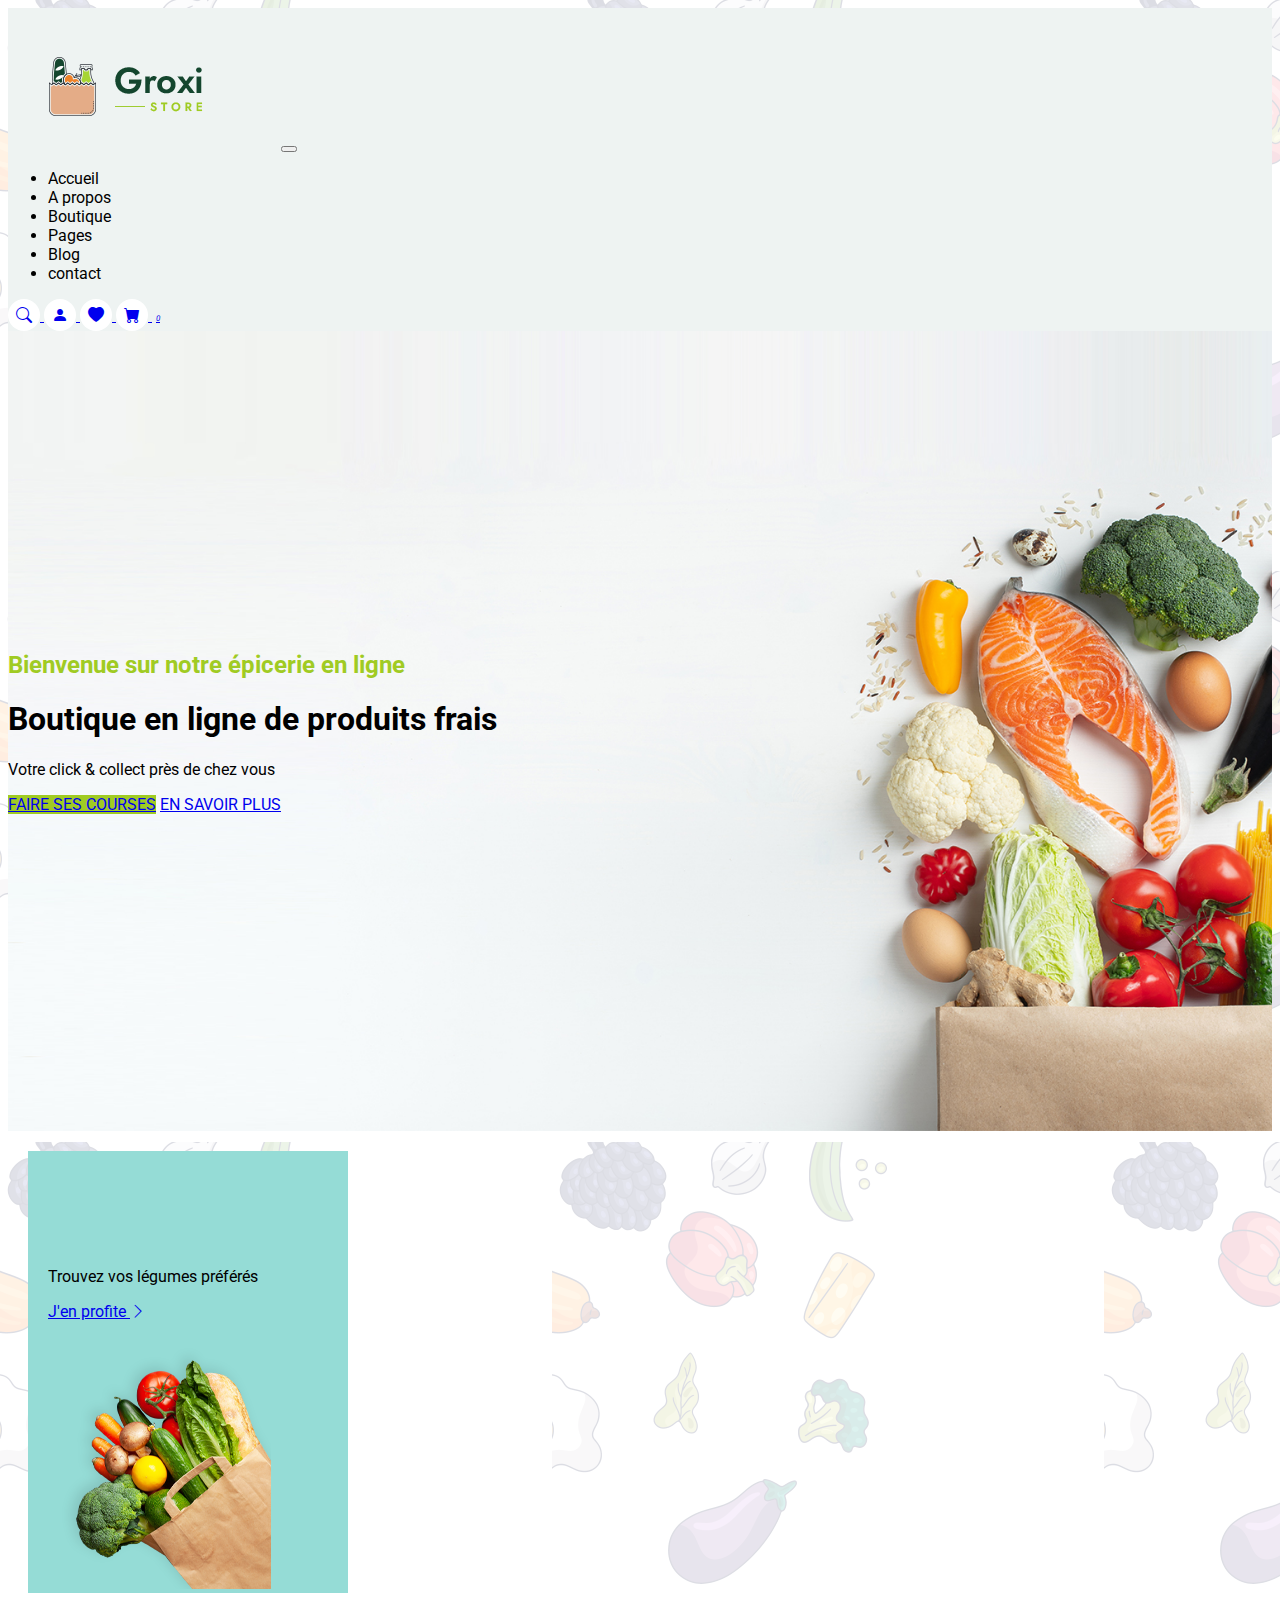
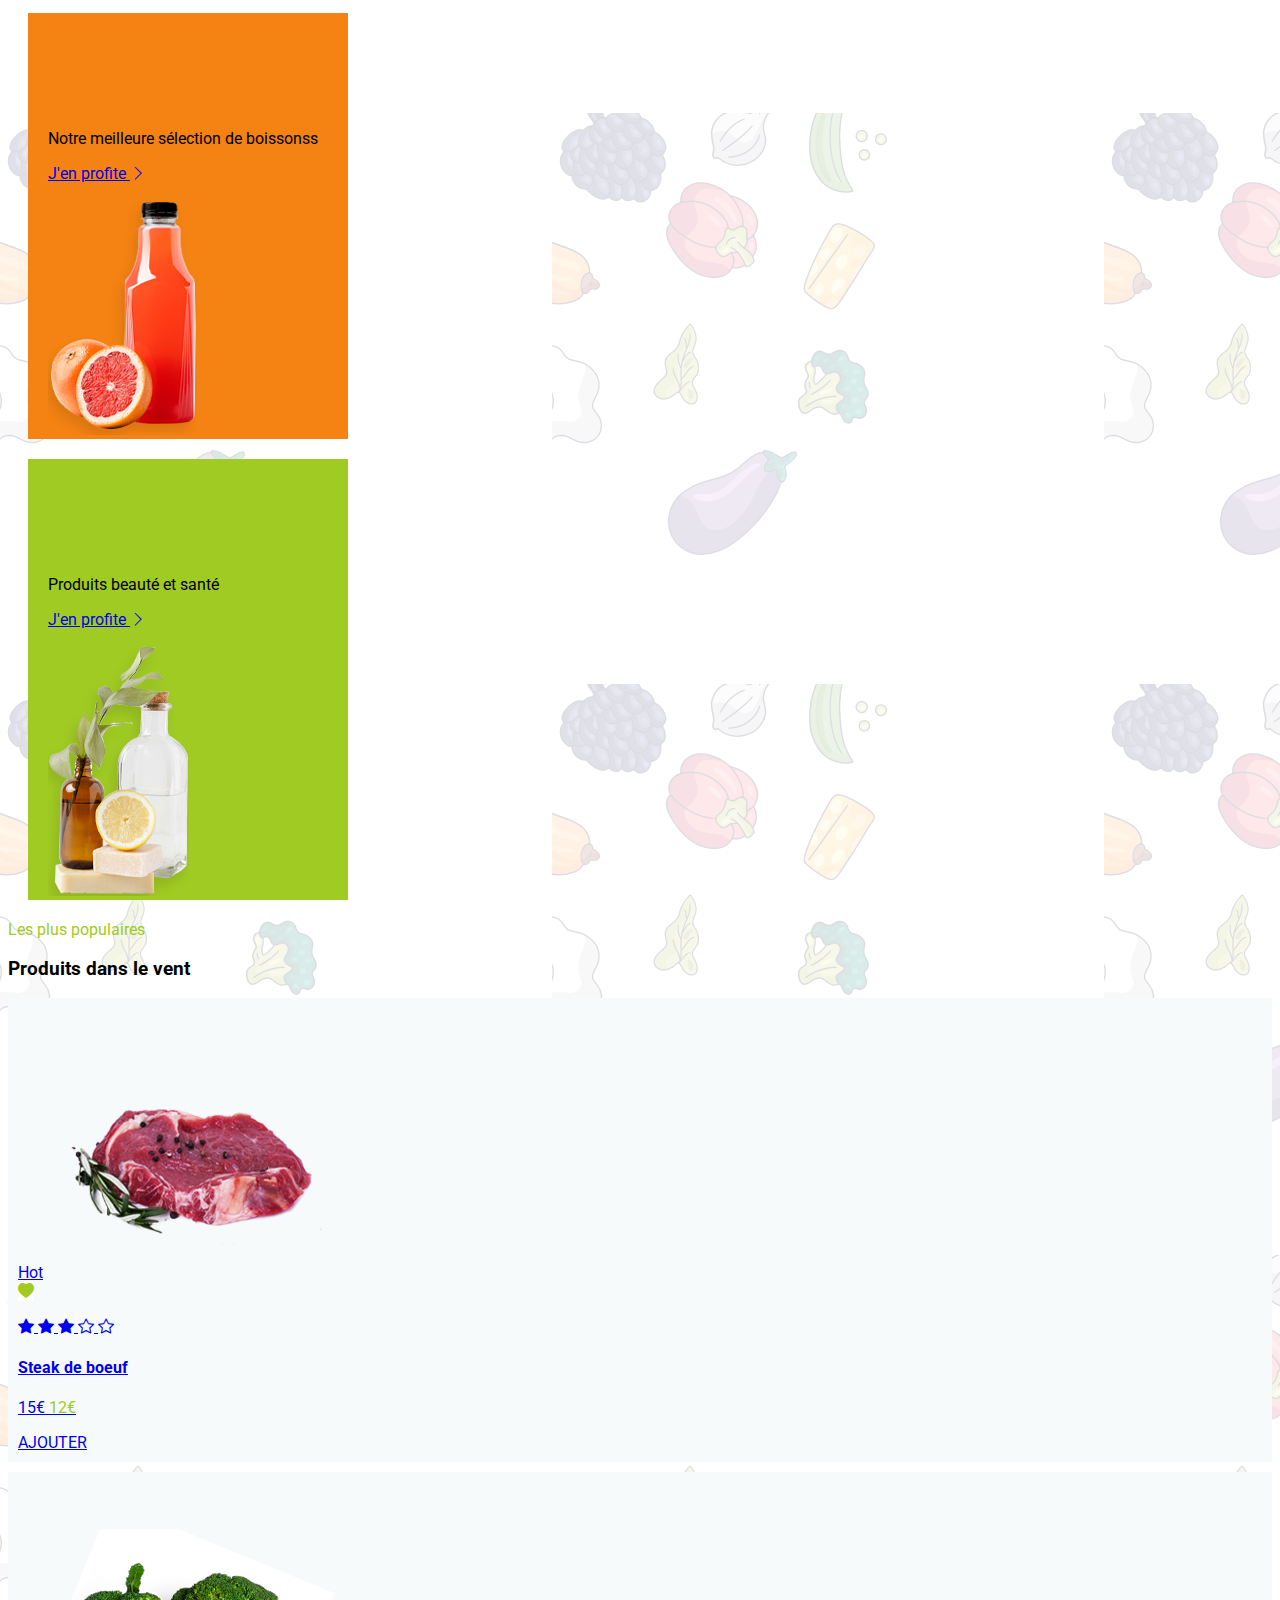
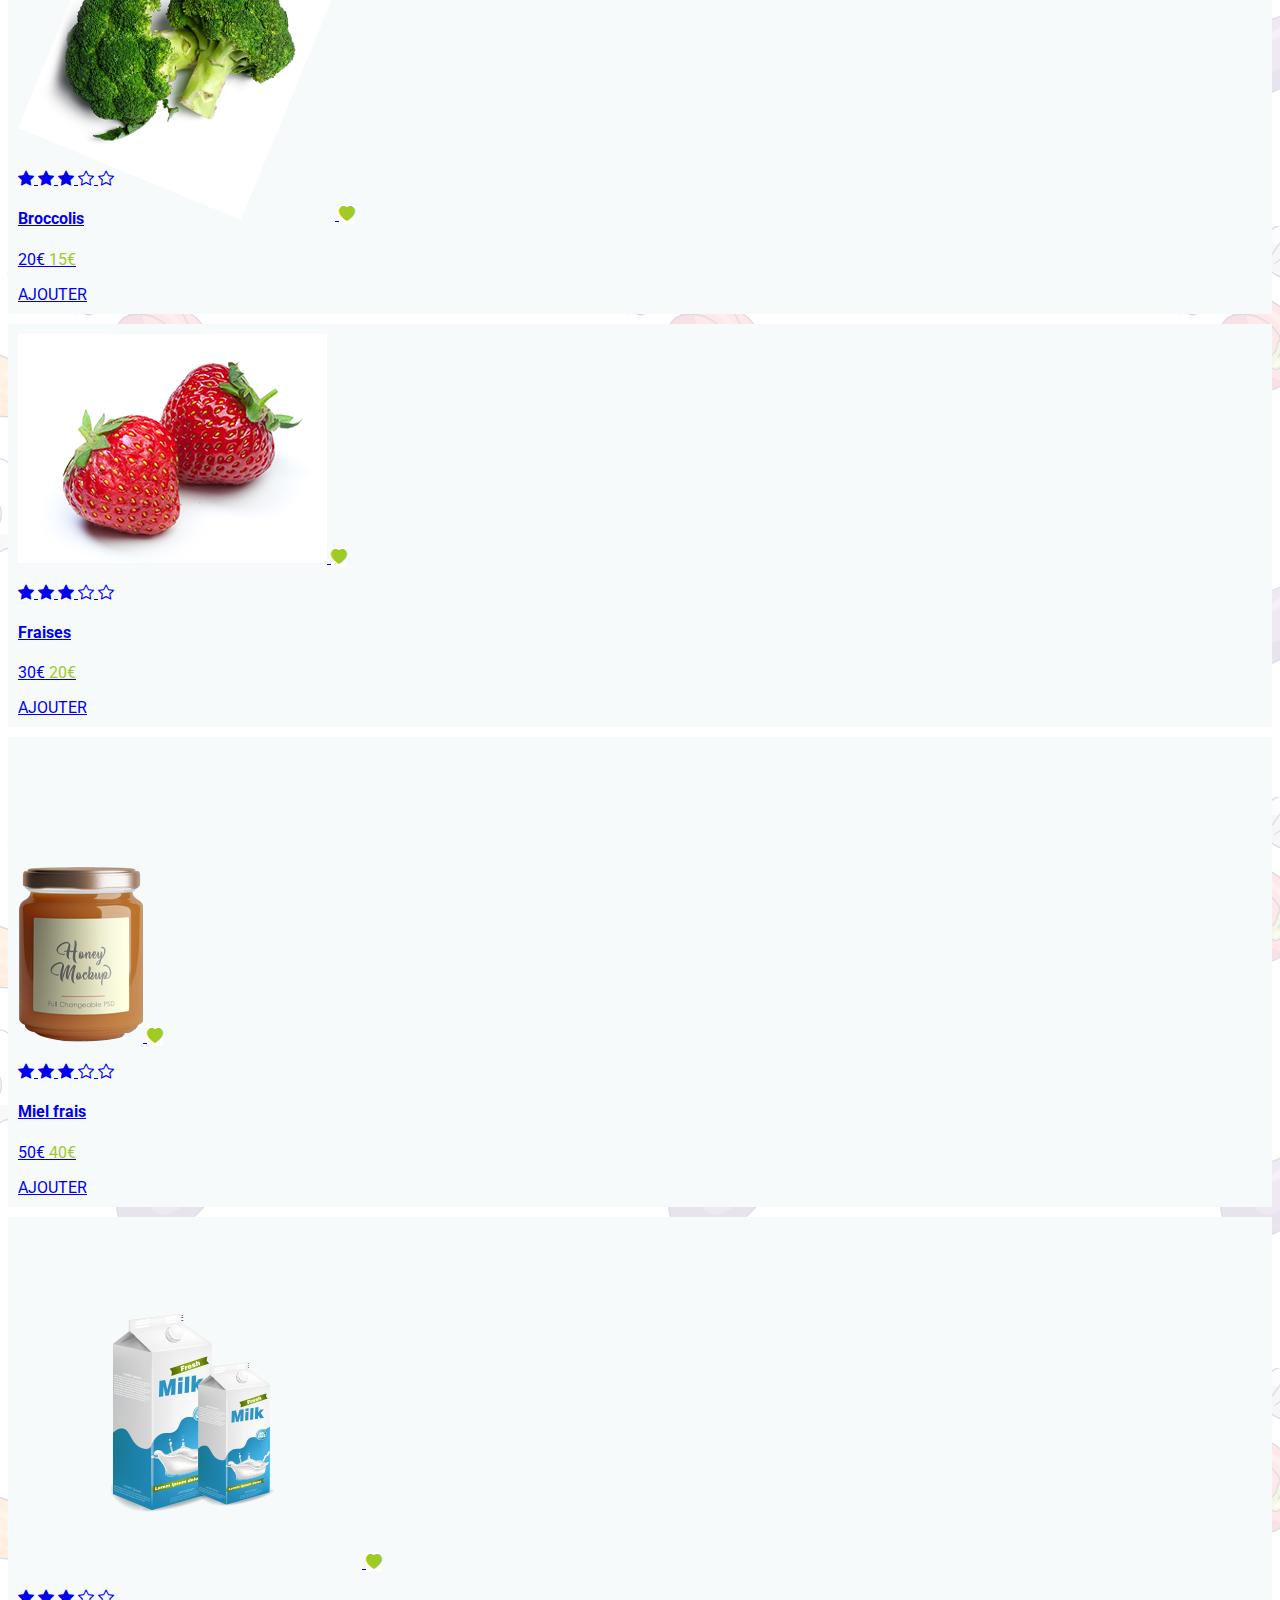
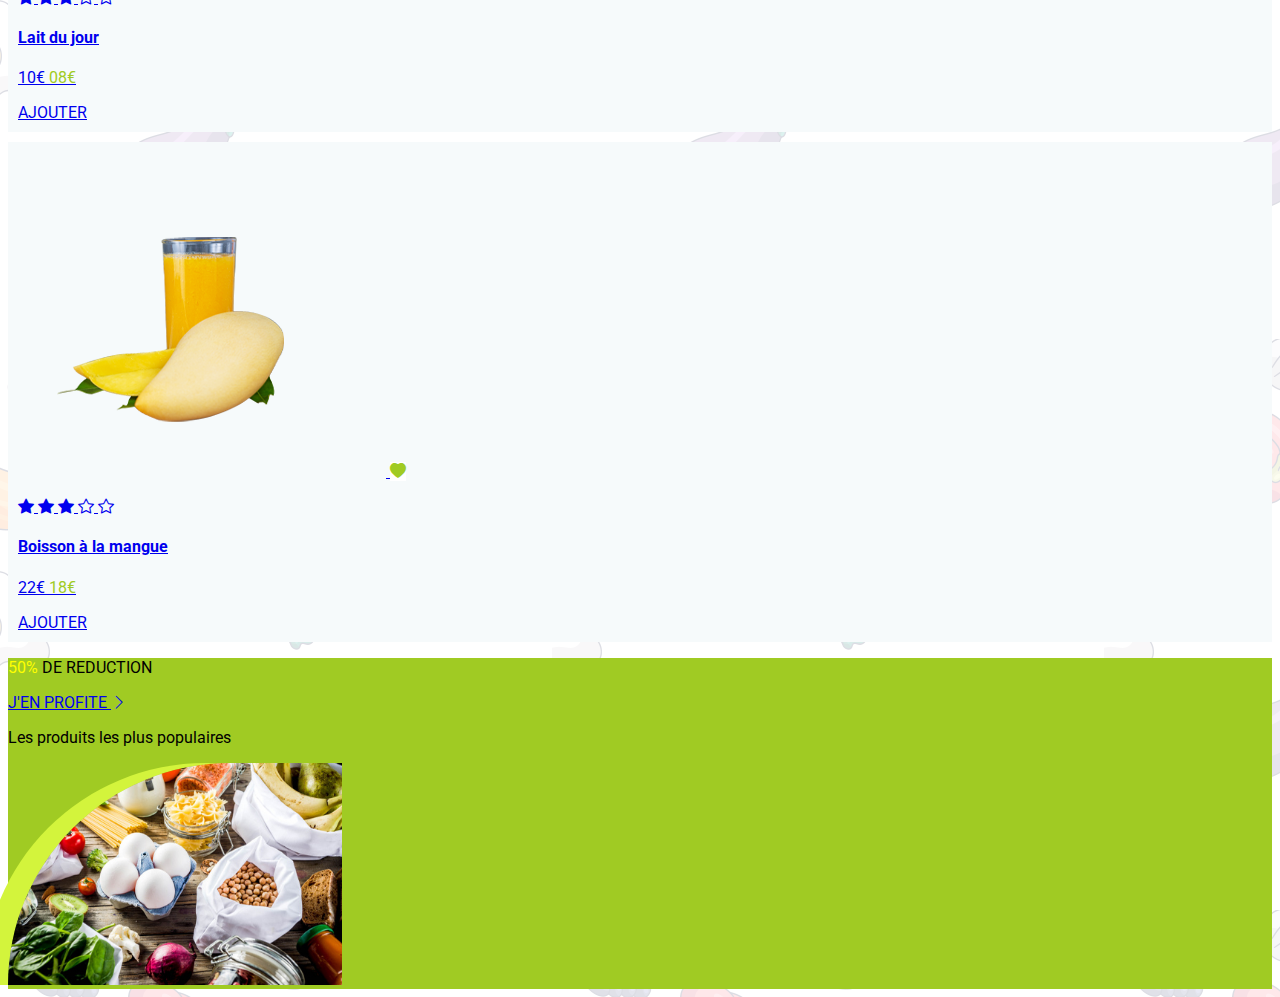
==== index.html @ 1ba23fc3 "version 2" ====
<!DOCTYPE html>
<html lang="en">

<head>
    <meta charset="UTF-8">
    <meta http-equiv="X-UA-Compatible" content="IE=edge">
    <meta name="viewport" content="width=device-width, initial-scale=1.0">
    <link rel="stylesheet" href="./css/bootstrap.min.css">
    <link rel="stylesheet" href="./css/normalize_min.css">
    <link rel="stylesheet" href="./CSS/index.css">
    <title>boutique bootstrap</title>
</head>

<body>
    <section class="nav">
        <nav class="navbar navbar-expand-lg bg-light fixed-top" >
            <div class="container">
                <a href="#" class="navbar-brand"><img src="./img/logo.png" alt="logo" class="img-fluid"></a>

                <button class="navbar-toggler" type="button" data-bs-toggle="collapse" data-bs-target="#navmenu">
                    <span class="navbar-toggler-icon"></span>
                </button>

                <div class="collapse navbar-collapse p-5" id="navmenu">
                    <ul class="navbar-nav ms-auto">
                        <li class="nav-item">
                            <div class="nav-link">Accueil</div>
                        </li>
                        <li class="nav-item">
                            <div class="nav-link">A propos</div>
                        </li>
                        <li class="nav-item">
                            <div class="nav-link">Boutique</div>
                        </li>
                        <li class="nav-item">
                            <div class="nav-link">Pages</div>
                        </li>
                        <li class="nav-item">
                            <div class="nav-link">Blog</div>
                        </li>
                        <li class="nav-item">
                            <div class="nav-link">contact</div>
                        </li>
                    </ul>
                </div>

                <div class="icon">

                    <a href="#" class="mx-2 ">
                        <i class="bi bi-search rounded-circle bg-light text-success"></i>      
                    </a>

                    <a href="#" class="mx-2">
                        <i class="bi bi-person-fill rounded-circle bg-light text-success"></i>
                    </a>

                    <a href="#" class="mx-2">
                        <i class="bi bi-heart-fill rounded-circle bg-light text-success"></i>
                    </a>
                    <a href="#" class="mx-2  position-relative" style="width: 2em;height:2em;">
                        <i class="bi bi-cart-fill rounded-circle position-relative bg-light text-success">
                            <span
                                class="position-absolute top-0 start-100 translate-middle bg-success border border-light rounded-circle fw-700 text-light">
                                0
                            </span>        
                        </i>      
                    </a>
                </div>
        </nav>
    </section>


    <section class="banner">

        <div class="container">
            <div class="row">
                <div class="col col-sm-12 col-md-offset-6">
                    <h2 class="subtitle">Bienvenue sur notre épicerie en ligne</h2>
                    <h1 class="display-4">Boutique en ligne de produits frais</h4>
                    <p class="p-1 display-6" >Votre click & collect près de chez vous</p>
                    <a href="#" class="btn1 btn btn-lg text-light">FAIRE SES COURSES</a>
                    <a href="#" class="btn btn-lg btn-success" >EN SAVOIR PLUS</a>
                </div>
            </div>
        </div>
    </section>

    <section class="p-5">
        <div class="container wrapper">
            <div class="row justify-content-center g-4 ">
                <div class="col col-sm-12 col-md-4 position-relative">
                    
                    <p class="text-light">Trouvez vos légumes préférés</p>
                
                    <a href="#" class="text-decoration-none"> 
                        <p class="text-light opacity-75">J'en profite <i class="bi bi-chevron-right"></i>
                        </p>
                    </a> 
                
                        <img src="./img/legumes.png" alt=""  class="position-absolute end-0 bottom-0">
                    
                     
                 </div>
               

                <div class="col col-sm-12 col-md-4 position-relative">
                    
                            <p class="text-light">Notre meilleure sélection de boissonss</p>
                        
                            <a href="#" class="text-decoration-none"> 
                                <p class="text-light opacity-75">J'en profite <i class="bi bi-chevron-right"></i>
                                </p>
                            </a> 
                        
                            <img src="./img/boisson.png" alt="" class="position-absolute end-0 bottom-0">
                 
                </div>

                <div class="col col-sm-12 col-md-4 position-relative">
                    
                            <p class="text-light">Produits beauté et santé</p>
                        
                            <a href="#" class="text-decoration-none"> 
                                <p class="text-light opacity-75">J'en profite <i class="bi bi-chevron-right"></i>
                                </p>
                            </a> 
                        
                            <img src="./img/beaute.png" alt="" class="position-absolute end-0 bottom-0">
                      
                </div>
            </div>      
        </div>

    </section>

    <section class="product my-5">
        <div class="text-center">
            <p class="fs-4 ">Les plus populaires</p>
            <h3 class="display-6 fw-semibold">Produits dans le vent</h3>
        </div>

        <div class="container product-category mt-5">
            <div class="row">

                <div class="col col-sm-12 col-md-6 col-lg-4  position-relative text-center p-5">
                    <a href="#" class="text-decoration-none text-dark">
                        <img src="./img/beef.png" alt="" class="beef">

                        <div class="badge bg-danger position-absolute start-0 top-0 fs-6 hot">
                            Hot
                        </div>

                        <span class="heart fs-4 rounded-circle text-secondary rounded-circle d-block position-absolute">
                            <i class="bi bi-heart-fill"></i>
                        </span>

                        <p class="star mt-4">
                            <i class="bi bi-star-fill text-warning"></i>
                            <i class="bi bi-star-fill text-warning"></i>
                            <i class="bi bi-star-fill text-warning"></i>
                            <i class="bi bi-star"></i>
                            <i class="bi bi-star"></i>
                        </p>

                        <h4>Steak de boeuf</h4>

                        <p class="p-1">
                            <span class="text-decoration-line-through text-secondary fs-5 mb-1">
                                15€
                            </span> 
                            <span class="price fs-5">
                                12€
                            </span>
                        </p>
                        
                        <div class="btn btn-success text-center text-light ajout">
                            AJOUTER
                        </div>
                    </a>   
               </div>   

               <div class="col col-sm-12 col-md-6 col-lg-4 position-relative text-center p-5">
                <a href="#" class="text-decoration-none text-dark">
                    <img src="./img/broccoli.png" alt="" class="">

                    <span class="heart bg-light fs-4 text-secondary rounded-circle d-block position-absolute">
                        <i class="bi bi-heart-fill"></i>
                    </span>

                    <p class="star bro">
                        <i class="bi bi-star-fill text-warning"></i>
                        <i class="bi bi-star-fill text-warning"></i>
                        <i class="bi bi-star-fill text-warning"></i>
                        <i class="bi bi-star"></i>
                        <i class="bi bi-star"></i>
                    </p>

                    <h4>Broccolis</h4>

                    <p class="p-1">
                        <span class="text-decoration-line-through text-secondary fs-5 mb-1">
                            20€
                        </span> 
                        <span class="price fs-5">
                            15€
                        </span>
                    </p>
                    
                    <div class="btn btn-success text-center text-light ajout">
                        AJOUTER
                    </div>
                </a>   
           </div> 

           <div class="col col-sm-12 col-md-6 col-lg-4 position-relative text-center p-5">
            <a href="#" class="text-decoration-none text-dark">
                <img src="./img/fraises.png" alt="" class="mt-2">

                <span class="heart bg-light fs-4 text-secondary rounded-circle d-block position-absolute">
                    <i class="bi bi-heart-fill"></i>
                </span>

                <p class="star mt-5">
                    <i class="bi bi-star-fill text-warning"></i>
                    <i class="bi bi-star-fill text-warning"></i>
                    <i class="bi bi-star-fill text-warning"></i>
                    <i class="bi bi-star"></i>
                    <i class="bi bi-star"></i>
                </p>

                <h4>Fraises</h4>

                <p class="p-1">
                    <span class="text-decoration-line-through text-secondary fs-5 mb-1">
                        30€
                    </span> 
                    <span class="price fs-5">
                        20€
                    </span>
                </p>
                
                <div class="btn btn-success text-center text-light ajout">
                    AJOUTER
                </div>
            </a>   
       </div> 

       <div class="col col-sm-12 col-md-6 col-lg-4 position-relative text-center p-5">
        <a href="#" class="text-decoration-none text-dark">
            <img src="./img/miel.png" alt="" class="miel">

            <span class="heart bg-light fs-4 text-secondary rounded-circle d-block position-absolute">
                <i class="bi bi-heart-fill"></i>
            </span>

            <p class="star mt-5">
                <i class="bi bi-star-fill text-warning"></i>
                <i class="bi bi-star-fill text-warning"></i>
                <i class="bi bi-star-fill text-warning"></i>
                <i class="bi bi-star"></i>
                <i class="bi bi-star"></i>
            </p>

            <h4>Miel frais</h4>

            <p class="p-1">
                <span class="text-decoration-line-through text-secondary fs-5 mb-1">
                    50€
                </span> 
                <span class="price fs-5">
                    40€
                </span>
            </p>
            
            <div class="btn btn-success text-center text-light ajout">
                AJOUTER
            </div>
        </a>   
   </div> 

   <div class="col col-sm-12 col-md-6 col-lg-4 position-relative text-center p-5">
    <a href="#" class="text-decoration-none text-dark">
        <img src="./img/lait.png" alt="" class="">

        <span class="heart bg-light fs-4 text-secondary rounded-circle d-block position-absolute">
            <i class="bi bi-heart-fill"></i>
        </span>

        <p class="star">
            <i class="bi bi-star-fill text-warning"></i>
            <i class="bi bi-star-fill text-warning"></i>
            <i class="bi bi-star-fill text-warning"></i>
            <i class="bi bi-star"></i>
            <i class="bi bi-star"></i>
        </p>

        <h4>Lait du jour</h4>

        <p class="p-1">
            <span class="text-decoration-line-through text-secondary fs-5 mb-1">
                10€
            </span> 
            <span class="price fs-5">
                08€
            </span>
        </p>
        
        <div class="btn btn-success text-center text-light ajout">
            AJOUTER
        </div>
    </a>   
</div> 

<div class="col col-sm-12 col-md-6 col-lg-4 position-relative text-center p-5">
    <a href="#" class="text-decoration-none text-dark">
        <img src="./img/mangue.png" alt="" class="">

        <span class="heart bg-light fs-4 text-secondary rounded-circle d-block position-absolute">
            <i class="bi bi-heart-fill"></i>
        </span>

        <p class="star mt-3">
            <i class="bi bi-star-fill text-warning"></i>
            <i class="bi bi-star-fill text-warning"></i>
            <i class="bi bi-star-fill text-warning"></i>
            <i class="bi bi-star"></i>
            <i class="bi bi-star"></i>
        </p>

        <h4>Boisson à la mangue</h4>

        <p class="p-1">
            <span class="text-decoration-line-through text-secondary fs-5 mb-1">
                22€
            </span> 
            <span class="price fs-5">
                18€
            </span>
        </p>
        
        <div class="btn btn-success text-center text-light ajout">
            AJOUTER
        </div>
    </a>   
</div> 

           
        </div>
    </div>
    </section>

    <section>
      
            <div class="container footer w-80">
                <div class="row position-relative">
                      <div class="col col-sm-12 col-md-4">
                            <p class="mt-5">
                                <span class="display-1 mx-3 p-4 sold">50%</span> <span class="text-light fs-5 opacity-75">DE REDUCTION</span>
                            </p>
                        
                            <a href="#" class="text-decoration-none">
                                <P class="text-light opacity-75 mx-5 fs-5"> J'EN PROFITE <i class="bi bi-chevron-right mx-3"></i></P>
                            </a>
                     </div>

                    <div class="col  col-sm-12 col-md-4">
                        <p class="text-light display-6 mt-5">Les produits les plus populaires</p>
                    </div>
                <div  class="col col-sm-12 col-md-4">
                    <img src="./img/panier.jpg" alt="" class="pannier position-absolute end-0 d-none d-md-block">
                </div> 

        </div>
    </div>   
    
    
    </section>

    <script src="./JS/bootstrap.bundle.min.js"></script>
</body>

</html>
---- CSS/index.css ----
@import url('https://fonts.googleapis.com/css2?family=Roboto&display=swap');
@import url("https://cdn.jsdelivr.net/npm/bootstrap-icons@1.10.2/font/bootstrap-icons.css");
body{
    font-family: 'Roboto', sans-serif;
    background-image: url(../img/bg_fruit.png);
}
.navbar{
    background-color: #eef3f2 !important;
}

.icon .bi-cart-fill span{
    padding:0.1em 0.5em; 
    font-size:0.5em;
}
.icon .bi::before{
    background-color: white;
    border-radius: 50%;
    padding: 0.5em;
}
.banner .btn1{
    background-color: #a0cb23; ;
}
.banner{
    background-image: url(../img/banner.jpg);
background-size: cover;
    width: 100%;
    min-height: 800px;
}

.banner .container{
    padding-top:300px;
    padding-left:-100px;
 
}
.banner .subtitle{
    color: #a0cb23;
}
.banner .btn{
    border-radius: 0%;
    width: 220px;
}

.wrapper .col{
    min-height: 300px;
    width: 300px;
    padding-left:20px;
    padding-top:100px;
    margin:20px;
 
}
.wrapper .row .col:first-child{
    background-color: #95dcd6;
}
.wrapper .row .col:nth-child(2){
    background-color: #f58313;
}
.wrapper .row .col:last-child{
    background-color:  #a0cb23;
}
.product .fs-4{
    color:#a0cb23;
}

.product .col{
    background-color: #f6fafb;
    margin-bottom: 10px;
    padding:10px;
}
.product .col .price{
    color: #a0cb23;
}
.product .hot{
    border-radius: 0%;
}

.product .heart{ 
    width: 35px;
    height: 35px;
    top:15px;
    right:15px;
    background-color: white;

   
}
.product .bro{
    margin-top:-55px;
}

.product .miel{
    margin-top: 120px;
}
.product .heart i:active{
    background-color: #a0cb23;
    color: white;
}
.product .ajout{
    border-radius: 0%;
    border:none;
}

.product .container .ajout:hover{
   background-color: #a0cb23;
   border-radius: 0%;
}
.footer{
    background-color: #a0cb23;
    min-height: 222px;
}
.footer .sold{
    color:yellow;
}
.footer .pannier{
    max-height: 222px;
    border-top-left-radius: 300px;
    box-shadow: -25px 0 rgb(211, 244, 60);
}
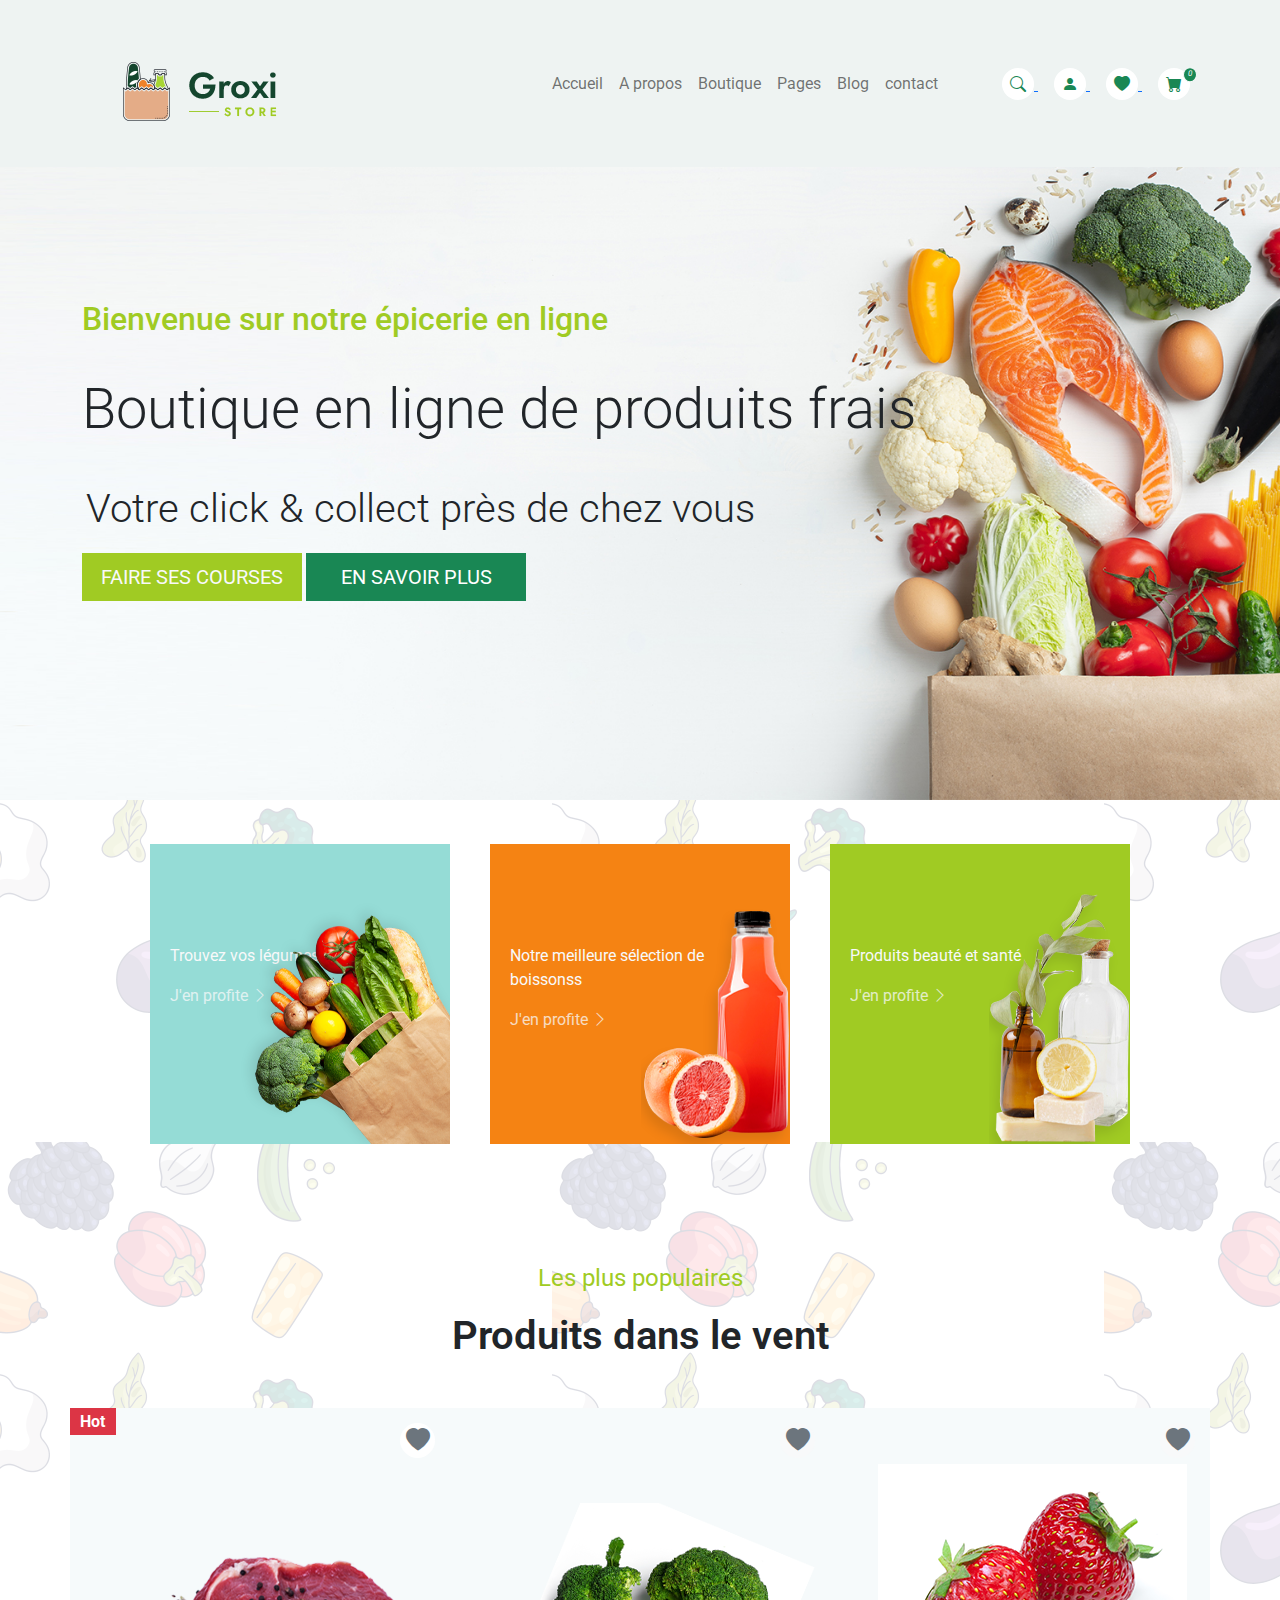
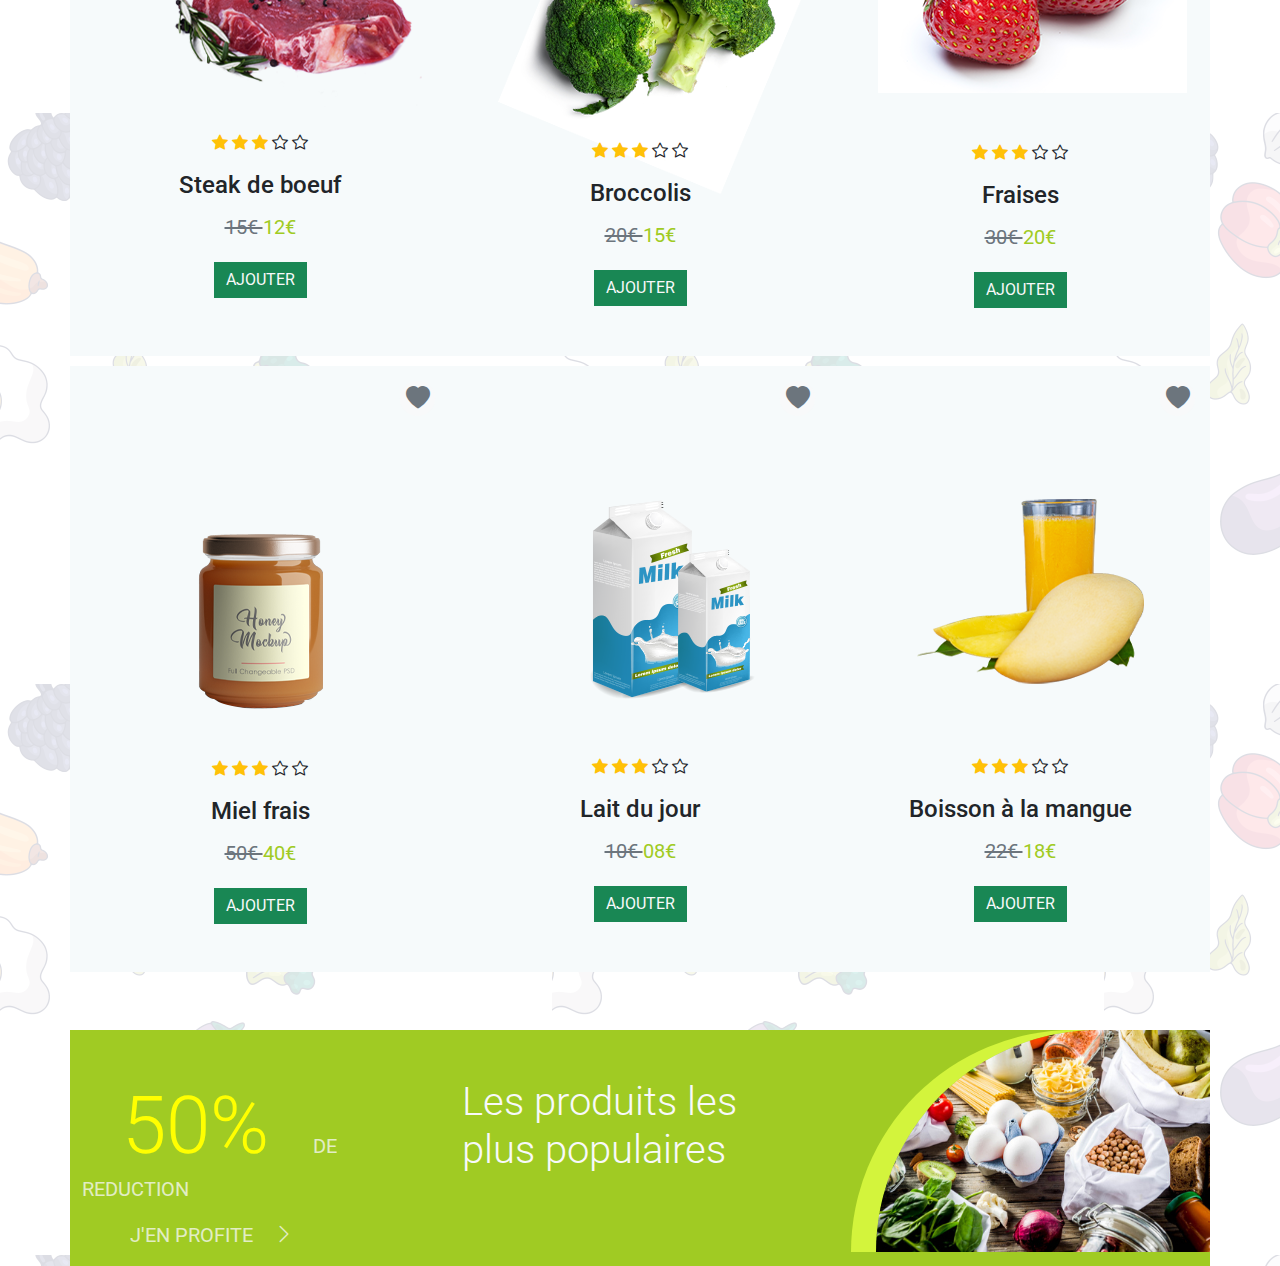
==== commit e38b84e9: "version3" ====
--- a/index.html
+++ b/index.html
@@ -5,8 +5,8 @@
     <meta charset="UTF-8">
     <meta http-equiv="X-UA-Compatible" content="IE=edge">
     <meta name="viewport" content="width=device-width, initial-scale=1.0">
-    <link rel="stylesheet" href="./css/bootstrap.min.css">
-    <link rel="stylesheet" href="./css/normalize_min.css">
+    <link rel="stylesheet" href="./CSS/bootstrap.min.css">
+    <link rel="stylesheet" href="./CSS/normalize_min.css">
     <link rel="stylesheet" href="./CSS/index.css">
     <title>boutique bootstrap</title>
 </head>
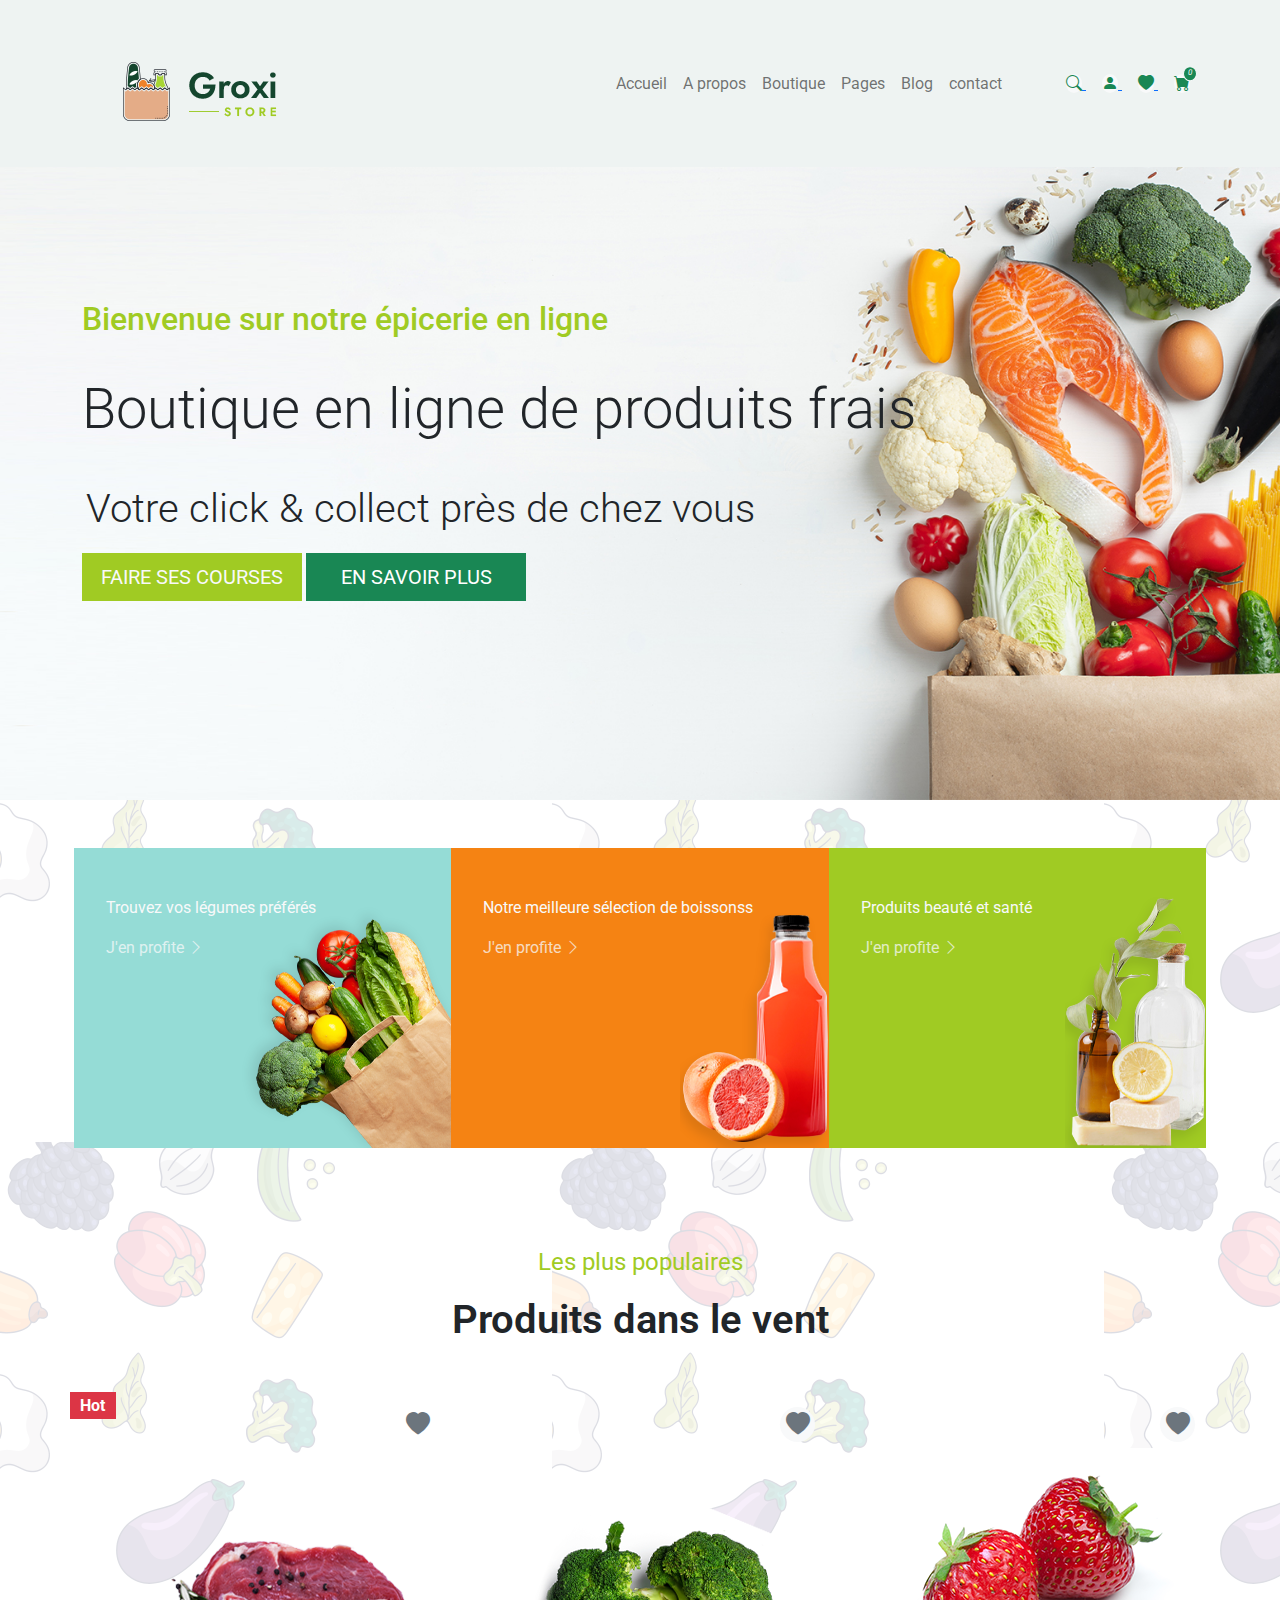
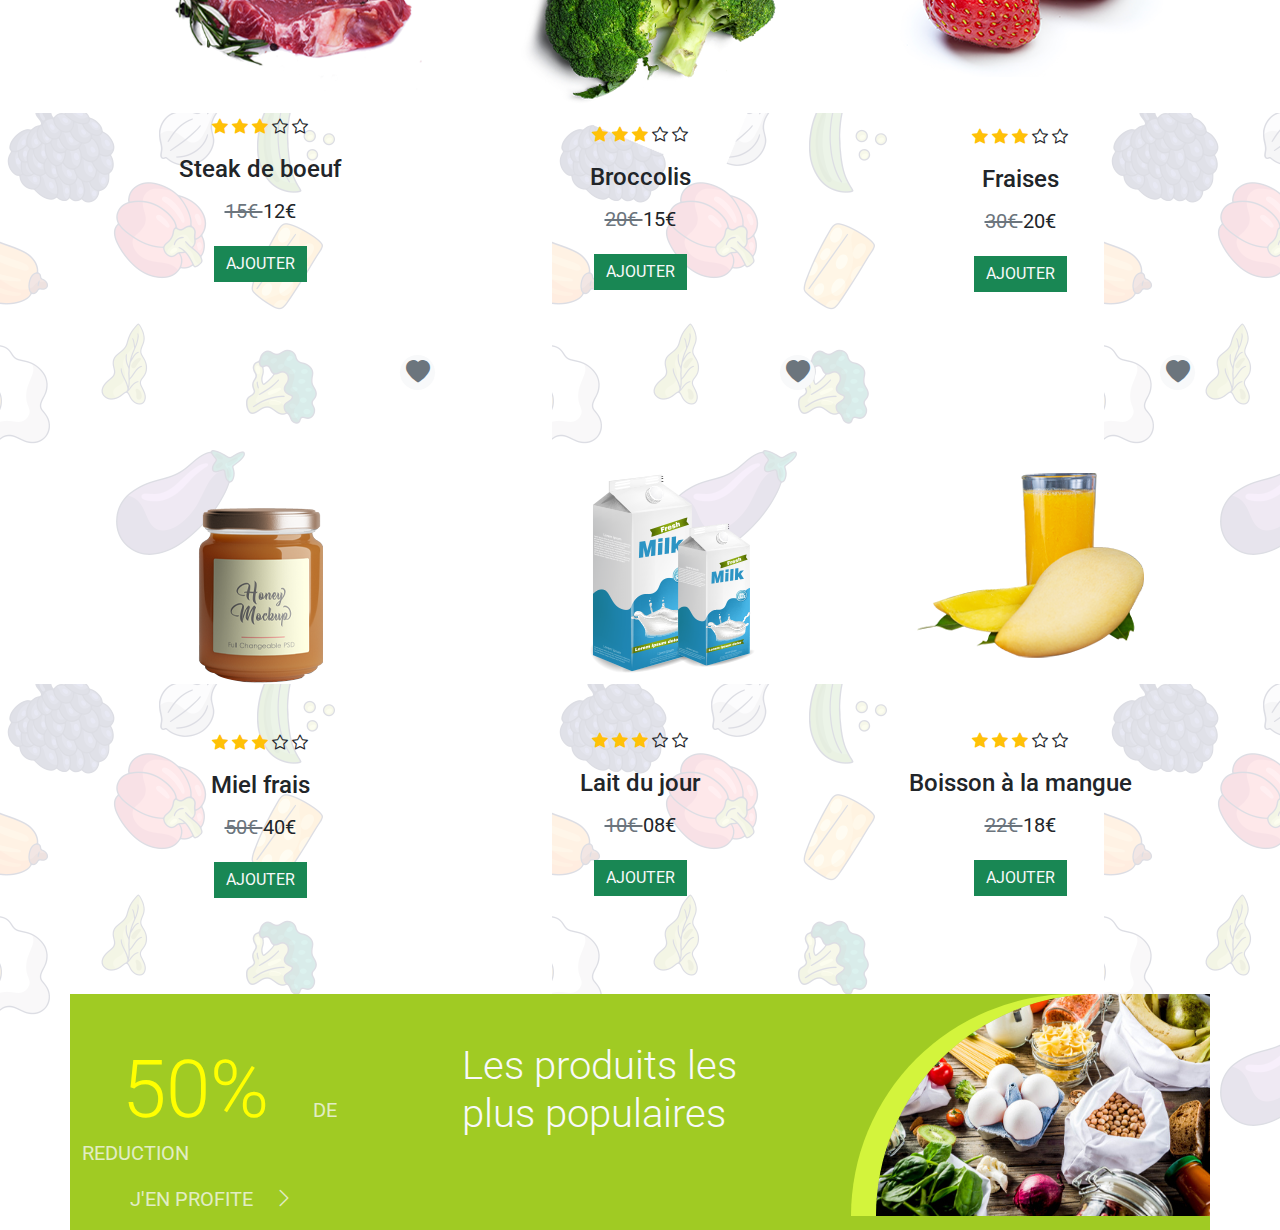
==== commit 12c1be50: "version 5" ====
--- a/index.html
+++ b/index.html
@@ -13,7 +13,7 @@
 
 <body>
     <section class="nav">
-        <nav class="navbar navbar-expand-lg bg-light fixed-top" >
+        <nav class="navbar navbar-expand-lg bg-light fixed-top">
             <div class="container">
                 <a href="#" class="navbar-brand"><img src="./img/logo.png" alt="logo" class="img-fluid"></a>
 
@@ -47,7 +47,7 @@
                 <div class="icon">
 
                     <a href="#" class="mx-2 ">
-                        <i class="bi bi-search rounded-circle bg-light text-success"></i>      
+                        <i class="bi bi-search rounded-circle bg-light text-success"></i>
                     </a>
 
                     <a href="#" class="mx-2">
@@ -62,8 +62,8 @@
                             <span
                                 class="position-absolute top-0 start-100 translate-middle bg-success border border-light rounded-circle fw-700 text-light">
                                 0
-                            </span>        
-                        </i>      
+                            </span>
+                        </i>
                     </a>
                 </div>
         </nav>
@@ -76,10 +76,10 @@
             <div class="row">
                 <div class="col col-sm-12 col-md-offset-6">
                     <h2 class="subtitle">Bienvenue sur notre épicerie en ligne</h2>
-                    <h1 class="display-4">Boutique en ligne de produits frais</h4>
-                    <p class="p-1 display-6" >Votre click & collect près de chez vous</p>
-                    <a href="#" class="btn1 btn btn-lg text-light">FAIRE SES COURSES</a>
-                    <a href="#" class="btn btn-lg btn-success" >EN SAVOIR PLUS</a>
+                    <h1 class="display-4 w-lg-40">Boutique en ligne de produits frais</h4>
+                        <p class="p-1 display-6">Votre click & collect près de chez vous</p>
+                        <a href="#" class="btn1 btn btn-lg text-light">FAIRE SES COURSES</a>
+                        <a href="#" class="btn btn-lg btn-success">EN SAVOIR PLUS</a>
                 </div>
             </div>
         </div>
@@ -87,48 +87,48 @@
 
     <section class="p-5">
         <div class="container wrapper">
-            <div class="row justify-content-center g-4 ">
-                <div class="col col-sm-12 col-md-4 position-relative">
-                    
-                    <p class="text-light">Trouvez vos légumes préférés</p>
-                
-                    <a href="#" class="text-decoration-none"> 
-                        <p class="text-light opacity-75">J'en profite <i class="bi bi-chevron-right"></i>
-                        </p>
-                    </a> 
-                
-                        <img src="./img/legumes.png" alt=""  class="position-absolute end-0 bottom-0">
-                    
-                     
-                 </div>
-               
-
-                <div class="col col-sm-12 col-md-4 position-relative">
-                    
-                            <p class="text-light">Notre meilleure sélection de boissonss</p>
-                        
-                            <a href="#" class="text-decoration-none"> 
-                                <p class="text-light opacity-75">J'en profite <i class="bi bi-chevron-right"></i>
-                                </p>
-                            </a> 
-                        
-                            <img src="./img/boisson.png" alt="" class="position-absolute end-0 bottom-0">
-                 
-                </div>
-
-                <div class="col col-sm-12 col-md-4 position-relative">
-                    
-                            <p class="text-light">Produits beauté et santé</p>
-                        
-                            <a href="#" class="text-decoration-none"> 
-                                <p class="text-light opacity-75">J'en profite <i class="bi bi-chevron-right"></i>
-                                </p>
-                            </a> 
-                        
-                            <img src="./img/beaute.png" alt="" class="position-absolute end-0 bottom-0">
-                      
-                </div>
-            </div>      
+            <div class="row justify-content-center g-3">
+                <div class="profit col-sm-12 col-md-4 position-relative">
+
+                    <p class="text-light mt-5 px-4">Trouvez vos légumes préférés</p>
+
+                    <a href="#" class="text-decoration-none">
+                        <p class="text-light opacity-75 px-4">J'en profite <i class="bi bi-chevron-right"></i>
+                        </p>
+                    </a>
+
+                    <img src="./img/legumes.png" alt="" class="position-absolute end-0 bottom-0">
+
+
+                </div>
+
+
+                <div class="profit col-sm-12 col-md-4 position-relative">
+
+                    <p class="text-light  mt-5 px-4">Notre meilleure sélection de boissonss</p>
+
+                    <a href="#" class="text-decoration-none">
+                        <p class="text-light opacity-75 px-4">J'en profite <i class="bi bi-chevron-right"></i>
+                        </p>
+                    </a>
+
+                    <img src="./img/boisson.png" alt="" class="position-absolute end-0 bottom-0">
+
+                </div>
+
+                <div class="profit col-sm-12 col-md-4 position-relative">
+
+                    <p class="text-light  mt-5 px-4">Produits beauté et santé</p>
+
+                    <a href="#" class="text-decoration-none">
+                        <p class="text-light opacity-75 px-4">J'en profite <i class="bi bi-chevron-right"></i>
+                        </p>
+                    </a>
+
+                    <img src="./img/beaute.png" alt="" class="position-absolute end-0 bottom-0">
+
+                </div>
+            </div>
         </div>
 
     </section>
@@ -167,213 +167,215 @@
                         <p class="p-1">
                             <span class="text-decoration-line-through text-secondary fs-5 mb-1">
                                 15€
-                            </span> 
+                            </span>
                             <span class="price fs-5">
                                 12€
                             </span>
                         </p>
-                        
-                        <div class="btn btn-success text-center text-light ajout">
-                            AJOUTER
-                        </div>
-                    </a>   
-               </div>   
-
-               <div class="col col-sm-12 col-md-6 col-lg-4 position-relative text-center p-5">
-                <a href="#" class="text-decoration-none text-dark">
-                    <img src="./img/broccoli.png" alt="" class="">
-
-                    <span class="heart bg-light fs-4 text-secondary rounded-circle d-block position-absolute">
-                        <i class="bi bi-heart-fill"></i>
-                    </span>
-
-                    <p class="star bro">
-                        <i class="bi bi-star-fill text-warning"></i>
-                        <i class="bi bi-star-fill text-warning"></i>
-                        <i class="bi bi-star-fill text-warning"></i>
-                        <i class="bi bi-star"></i>
-                        <i class="bi bi-star"></i>
+
+                        <div class="btn btn-success text-center text-light ajout">
+                            AJOUTER
+                        </div>
+                    </a>
+                </div>
+
+                <div class="col col-sm-12 col-md-6 col-lg-4 position-relative text-center p-5">
+                    <a href="#" class="text-decoration-none text-dark">
+                        <img src="./img/broccoli.png" alt="" class="">
+
+                        <span class="heart bg-light fs-4 text-secondary rounded-circle d-block position-absolute">
+                            <i class="bi bi-heart-fill"></i>
+                        </span>
+
+                        <p class="star bro">
+                            <i class="bi bi-star-fill text-warning"></i>
+                            <i class="bi bi-star-fill text-warning"></i>
+                            <i class="bi bi-star-fill text-warning"></i>
+                            <i class="bi bi-star"></i>
+                            <i class="bi bi-star"></i>
+                        </p>
+
+                        <h4>Broccolis</h4>
+
+                        <p class="p-1">
+                            <span class="text-decoration-line-through text-secondary fs-5 mb-1">
+                                20€
+                            </span>
+                            <span class="price fs-5">
+                                15€
+                            </span>
+                        </p>
+
+                        <div class="btn btn-success text-center text-light ajout">
+                            AJOUTER
+                        </div>
+                    </a>
+                </div>
+
+                <div class="col col-sm-12 col-md-6 col-lg-4 position-relative text-center p-5">
+                    <a href="#" class="text-decoration-none text-dark">
+                        <img src="./img/fraises.png" alt="" class="mt-2">
+
+                        <span class="heart bg-light fs-4 text-secondary rounded-circle d-block position-absolute">
+                            <i class="bi bi-heart-fill"></i>
+                        </span>
+
+                        <p class="star mt-5">
+                            <i class="bi bi-star-fill text-warning"></i>
+                            <i class="bi bi-star-fill text-warning"></i>
+                            <i class="bi bi-star-fill text-warning"></i>
+                            <i class="bi bi-star"></i>
+                            <i class="bi bi-star"></i>
+                        </p>
+
+                        <h4>Fraises</h4>
+
+                        <p class="p-1">
+                            <span class="text-decoration-line-through text-secondary fs-5 mb-1">
+                                30€
+                            </span>
+                            <span class="price fs-5">
+                                20€
+                            </span>
+                        </p>
+
+                        <div class="btn btn-success text-center text-light ajout">
+                            AJOUTER
+                        </div>
+                    </a>
+                </div>
+
+                <div class="col col-sm-12 col-md-6 col-lg-4 position-relative text-center p-5">
+                    <a href="#" class="text-decoration-none text-dark">
+                        <img src="./img/miel.png" alt="" class="miel">
+
+                        <span class="heart bg-light fs-4 text-secondary rounded-circle d-block position-absolute">
+                            <i class="bi bi-heart-fill"></i>
+                        </span>
+
+                        <p class="star mt-5">
+                            <i class="bi bi-star-fill text-warning"></i>
+                            <i class="bi bi-star-fill text-warning"></i>
+                            <i class="bi bi-star-fill text-warning"></i>
+                            <i class="bi bi-star"></i>
+                            <i class="bi bi-star"></i>
+                        </p>
+
+                        <h4>Miel frais</h4>
+
+                        <p class="p-1">
+                            <span class="text-decoration-line-through text-secondary fs-5 mb-1">
+                                50€
+                            </span>
+                            <span class="price fs-5">
+                                40€
+                            </span>
+                        </p>
+
+                        <div class="btn btn-success text-center text-light ajout">
+                            AJOUTER
+                        </div>
+                    </a>
+                </div>
+
+                <div class="col col-sm-12 col-md-6 col-lg-4 position-relative text-center p-5">
+                    <a href="#" class="text-decoration-none text-dark">
+                        <img src="./img/lait.png" alt="" class="">
+
+                        <span class="heart bg-light fs-4 text-secondary rounded-circle d-block position-absolute">
+                            <i class="bi bi-heart-fill"></i>
+                        </span>
+
+                        <p class="star">
+                            <i class="bi bi-star-fill text-warning"></i>
+                            <i class="bi bi-star-fill text-warning"></i>
+                            <i class="bi bi-star-fill text-warning"></i>
+                            <i class="bi bi-star"></i>
+                            <i class="bi bi-star"></i>
+                        </p>
+
+                        <h4>Lait du jour</h4>
+
+                        <p class="p-1">
+                            <span class="text-decoration-line-through text-secondary fs-5 mb-1">
+                                10€
+                            </span>
+                            <span class="price fs-5">
+                                08€
+                            </span>
+                        </p>
+
+                        <div class="btn btn-success text-center text-light ajout">
+                            AJOUTER
+                        </div>
+                    </a>
+                </div>
+
+                <div class="col col-sm-12 col-md-6 col-lg-4 position-relative text-center p-5">
+                    <a href="#" class="text-decoration-none text-dark">
+                        <img src="./img/mangue.png" alt="" class="">
+
+                        <span class="heart bg-light fs-4 text-secondary rounded-circle d-block position-absolute">
+                            <i class="bi bi-heart-fill"></i>
+                        </span>
+
+                        <p class="star mt-3">
+                            <i class="bi bi-star-fill text-warning"></i>
+                            <i class="bi bi-star-fill text-warning"></i>
+                            <i class="bi bi-star-fill text-warning"></i>
+                            <i class="bi bi-star"></i>
+                            <i class="bi bi-star"></i>
+                        </p>
+
+                        <h4>Boisson à la mangue</h4>
+
+                        <p class="p-1">
+                            <span class="text-decoration-line-through text-secondary fs-5 mb-1">
+                                22€
+                            </span>
+                            <span class="price fs-5">
+                                18€
+                            </span>
+                        </p>
+
+                        <div class="btn btn-success text-center text-light ajout">
+                            AJOUTER
+                        </div>
+                    </a>
+                </div>
+
+
+            </div>
+        </div>
+    </section>
+
+    <section>
+
+        <div class="container footer w-80">
+            <div class="row position-relative">
+                <div class="col col-sm-12 col-md-4">
+                    <p class="mt-5">
+                        <span class="display-1 mx-3 p-4 sold">50%</span> <span class="text-light fs-5 opacity-75">DE
+                            REDUCTION</span>
                     </p>
 
-                    <h4>Broccolis</h4>
-
-                    <p class="p-1">
-                        <span class="text-decoration-line-through text-secondary fs-5 mb-1">
-                            20€
-                        </span> 
-                        <span class="price fs-5">
-                            15€
-                        </span>
-                    </p>
-                    
-                    <div class="btn btn-success text-center text-light ajout">
-                        AJOUTER
-                    </div>
-                </a>   
-           </div> 
-
-           <div class="col col-sm-12 col-md-6 col-lg-4 position-relative text-center p-5">
-            <a href="#" class="text-decoration-none text-dark">
-                <img src="./img/fraises.png" alt="" class="mt-2">
-
-                <span class="heart bg-light fs-4 text-secondary rounded-circle d-block position-absolute">
-                    <i class="bi bi-heart-fill"></i>
-                </span>
-
-                <p class="star mt-5">
-                    <i class="bi bi-star-fill text-warning"></i>
-                    <i class="bi bi-star-fill text-warning"></i>
-                    <i class="bi bi-star-fill text-warning"></i>
-                    <i class="bi bi-star"></i>
-                    <i class="bi bi-star"></i>
-                </p>
-
-                <h4>Fraises</h4>
-
-                <p class="p-1">
-                    <span class="text-decoration-line-through text-secondary fs-5 mb-1">
-                        30€
-                    </span> 
-                    <span class="price fs-5">
-                        20€
-                    </span>
-                </p>
-                
-                <div class="btn btn-success text-center text-light ajout">
-                    AJOUTER
-                </div>
-            </a>   
-       </div> 
-
-       <div class="col col-sm-12 col-md-6 col-lg-4 position-relative text-center p-5">
-        <a href="#" class="text-decoration-none text-dark">
-            <img src="./img/miel.png" alt="" class="miel">
-
-            <span class="heart bg-light fs-4 text-secondary rounded-circle d-block position-absolute">
-                <i class="bi bi-heart-fill"></i>
-            </span>
-
-            <p class="star mt-5">
-                <i class="bi bi-star-fill text-warning"></i>
-                <i class="bi bi-star-fill text-warning"></i>
-                <i class="bi bi-star-fill text-warning"></i>
-                <i class="bi bi-star"></i>
-                <i class="bi bi-star"></i>
-            </p>
-
-            <h4>Miel frais</h4>
-
-            <p class="p-1">
-                <span class="text-decoration-line-through text-secondary fs-5 mb-1">
-                    50€
-                </span> 
-                <span class="price fs-5">
-                    40€
-                </span>
-            </p>
-            
-            <div class="btn btn-success text-center text-light ajout">
-                AJOUTER
+                    <a href="#" class="text-decoration-none">
+                        <P class="text-light opacity-75 mx-5 fs-5"> J'EN PROFITE <i
+                                class="bi bi-chevron-right mx-3"></i></P>
+                    </a>
+                </div>
+
+                <div class="col  col-sm-12 col-md-4">
+                    <p class="text-light display-6 mt-5">Les produits les plus populaires</p>
+                </div>
+                <div class="col col-sm-12 col-md-4">
+                    <img src="./img/panier.jpg" alt="" class="pannier position-absolute end-0 d-none d-md-block">
+                </div>
+
             </div>
-        </a>   
-   </div> 
-
-   <div class="col col-sm-12 col-md-6 col-lg-4 position-relative text-center p-5">
-    <a href="#" class="text-decoration-none text-dark">
-        <img src="./img/lait.png" alt="" class="">
-
-        <span class="heart bg-light fs-4 text-secondary rounded-circle d-block position-absolute">
-            <i class="bi bi-heart-fill"></i>
-        </span>
-
-        <p class="star">
-            <i class="bi bi-star-fill text-warning"></i>
-            <i class="bi bi-star-fill text-warning"></i>
-            <i class="bi bi-star-fill text-warning"></i>
-            <i class="bi bi-star"></i>
-            <i class="bi bi-star"></i>
-        </p>
-
-        <h4>Lait du jour</h4>
-
-        <p class="p-1">
-            <span class="text-decoration-line-through text-secondary fs-5 mb-1">
-                10€
-            </span> 
-            <span class="price fs-5">
-                08€
-            </span>
-        </p>
-        
-        <div class="btn btn-success text-center text-light ajout">
-            AJOUTER
-        </div>
-    </a>   
-</div> 
-
-<div class="col col-sm-12 col-md-6 col-lg-4 position-relative text-center p-5">
-    <a href="#" class="text-decoration-none text-dark">
-        <img src="./img/mangue.png" alt="" class="">
-
-        <span class="heart bg-light fs-4 text-secondary rounded-circle d-block position-absolute">
-            <i class="bi bi-heart-fill"></i>
-        </span>
-
-        <p class="star mt-3">
-            <i class="bi bi-star-fill text-warning"></i>
-            <i class="bi bi-star-fill text-warning"></i>
-            <i class="bi bi-star-fill text-warning"></i>
-            <i class="bi bi-star"></i>
-            <i class="bi bi-star"></i>
-        </p>
-
-        <h4>Boisson à la mangue</h4>
-
-        <p class="p-1">
-            <span class="text-decoration-line-through text-secondary fs-5 mb-1">
-                22€
-            </span> 
-            <span class="price fs-5">
-                18€
-            </span>
-        </p>
-        
-        <div class="btn btn-success text-center text-light ajout">
-            AJOUTER
-        </div>
-    </a>   
-</div> 
-
-           
-        </div>
-    </div>
-    </section>
-
-    <section>
-      
-            <div class="container footer w-80">
-                <div class="row position-relative">
-                      <div class="col col-sm-12 col-md-4">
-                            <p class="mt-5">
-                                <span class="display-1 mx-3 p-4 sold">50%</span> <span class="text-light fs-5 opacity-75">DE REDUCTION</span>
-                            </p>
-                        
-                            <a href="#" class="text-decoration-none">
-                                <P class="text-light opacity-75 mx-5 fs-5"> J'EN PROFITE <i class="bi bi-chevron-right mx-3"></i></P>
-                            </a>
-                     </div>
-
-                    <div class="col  col-sm-12 col-md-4">
-                        <p class="text-light display-6 mt-5">Les produits les plus populaires</p>
-                    </div>
-                <div  class="col col-sm-12 col-md-4">
-                    <img src="./img/panier.jpg" alt="" class="pannier position-absolute end-0 d-none d-md-block">
-                </div> 
-
-        </div>
-    </div>   
-    
-    
+        </div>
+
+
     </section>
 
     <script src="./JS/bootstrap.bundle.min.js"></script>
--- a/CSS/index.css
+++ b/CSS/index.css
@@ -12,11 +12,12 @@
     padding:0.1em 0.5em; 
     font-size:0.5em;
 }
-.icon .bi::before{
+/* .icon .bi::before{
+    content:
     background-color: white;
     border-radius: 50%;
     padding: 0.5em;
-}
+} */
 .banner .btn1{
     background-color: #a0cb23; ;
 }
@@ -40,33 +41,33 @@
     width: 220px;
 }
 
-.wrapper .col{
+.wrapper .profit{
     min-height: 300px;
-    width: 300px;
+    /* width: 300px;
     padding-left:20px;
     padding-top:100px;
-    margin:20px;
+    margin:20px; */
  
 }
-.wrapper .row .col:first-child{
+.wrapper .row .profit:first-child{
     background-color: #95dcd6;
 }
-.wrapper .row .col:nth-child(2){
+.wrapper .row .profit:nth-child(2){
     background-color: #f58313;
 }
-.wrapper .row .col:last-child{
+.wrapper .row .profit:last-child{
     background-color:  #a0cb23;
 }
 .product .fs-4{
     color:#a0cb23;
 }
 
-.product .col{
+.product .profit{
     background-color: #f6fafb;
     margin-bottom: 10px;
     padding:10px;
 }
-.product .col .price{
+.product .profit .price{
     color: #a0cb23;
 }
 .product .hot{
